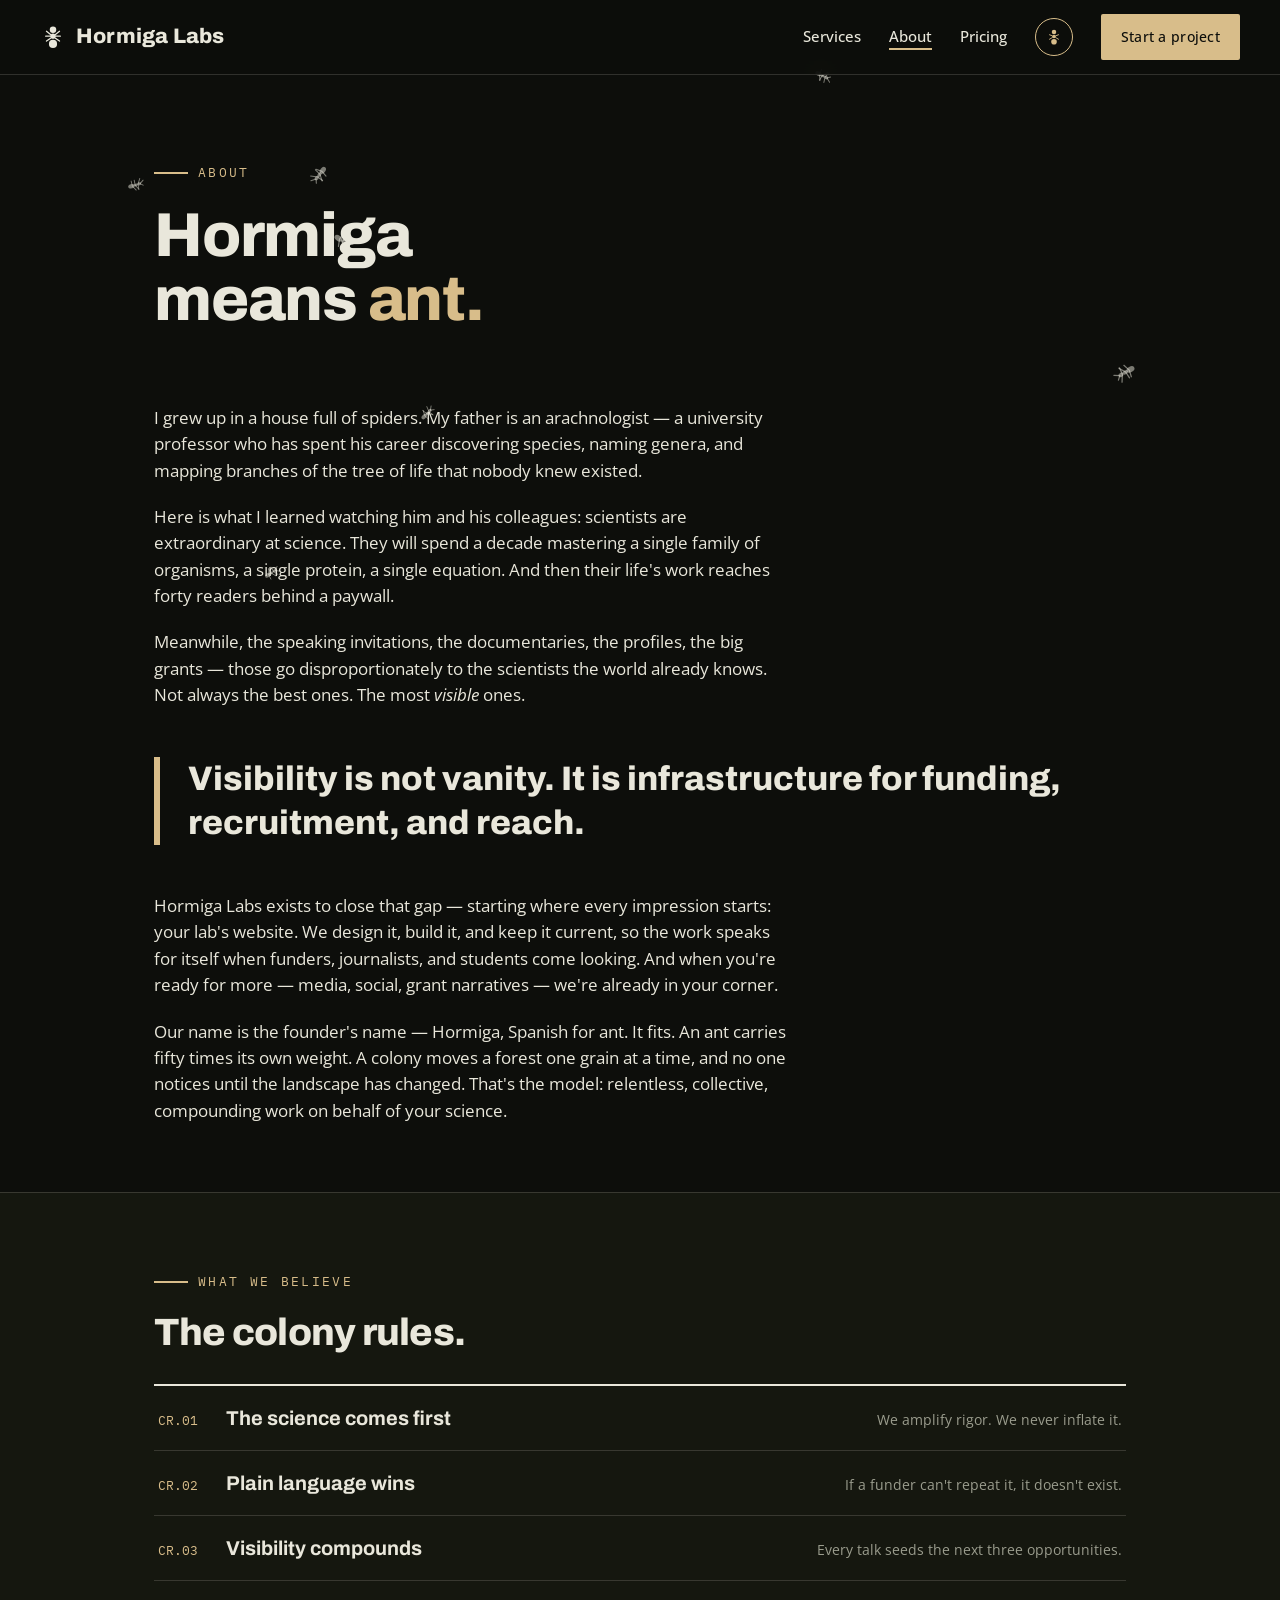
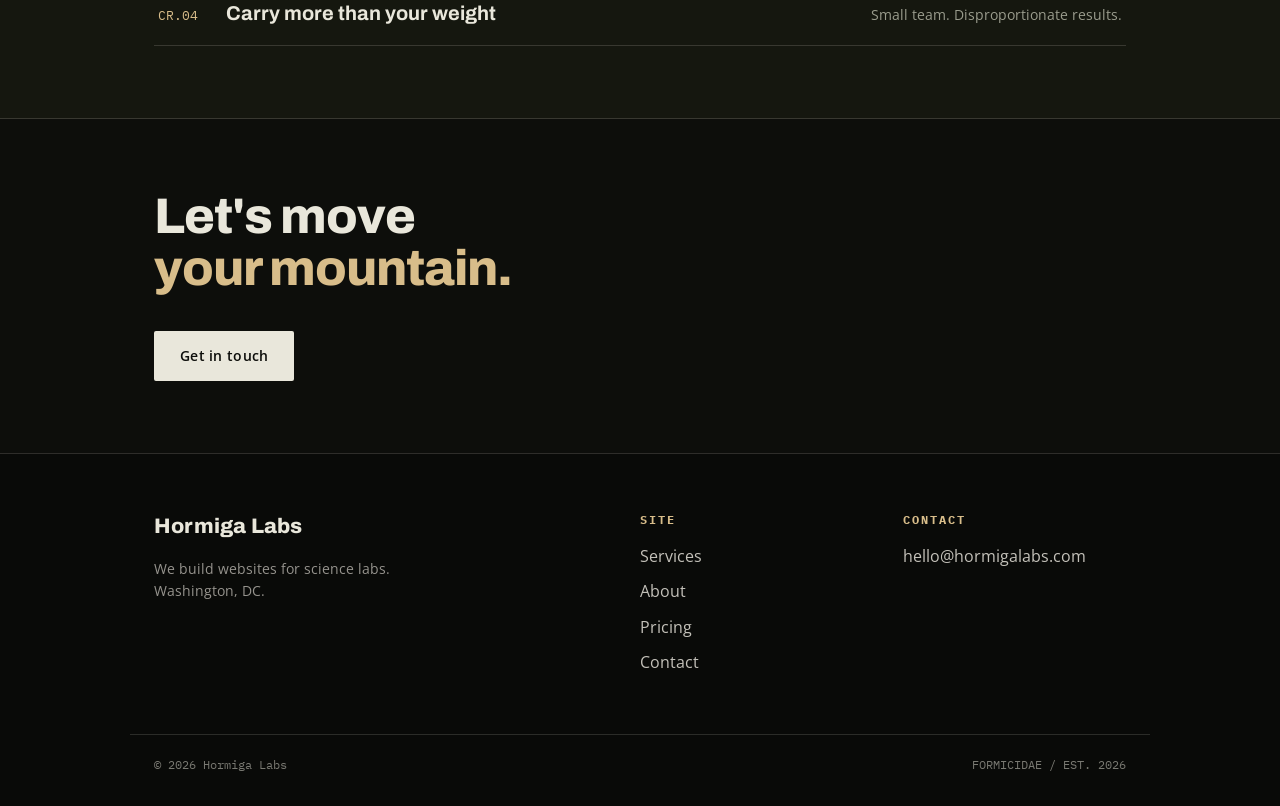
==== about.html @ 15649096 "Create about.html" ====
<!DOCTYPE html>
<html lang="en">
<head>
  <meta charset="UTF-8" />
  <meta name="viewport" content="width=device-width, initial-scale=1.0" />
  <title>About — Hormiga Labs</title>
  <meta name="description" content="Hormiga means ant. Founded by Didac Hormiga, son of a scientist, built for the labs whose work deserves to be seen." />
  <link rel="preconnect" href="https://fonts.googleapis.com" />
  <link rel="preconnect" href="https://fonts.gstatic.com" crossorigin />
  <link href="https://fonts.googleapis.com/css2?family=Archivo:wght@700;800&family=Open+Sans:wght@400;600;700&family=IBM+Plex+Mono:wght@400;500&display=swap" rel="stylesheet" />
  <link rel="stylesheet" href="assets/style.css" />
  <link rel="icon" href="data:image/svg+xml,%3Csvg xmlns='http://www.w3.org/2000/svg' viewBox='0 0 32 32'%3E%3Ccircle cx='16' cy='8' r='4' fill='%23e9e7db'/%3E%3Ccircle cx='16' cy='16' r='3.4' fill='%23e9e7db'/%3E%3Ccircle cx='16' cy='25' r='5' fill='%23e9e7db'/%3E%3C/svg%3E" />
</head>
<body>

  <header class="site-header">
    <nav class="nav">
      <a class="logo" href="index.html">
        <svg viewBox="0 0 32 32" fill="none" aria-hidden="true">
          <circle cx="16" cy="7" r="4" fill="currentColor"/>
          <circle cx="16" cy="15" r="3.2" fill="currentColor"/>
          <circle cx="16" cy="24.5" r="5" fill="currentColor"/>
          <path d="M8 9 L13 13 M7 15 L12.8 15 M8 21 L13 17.5 M24 9 L19 13 M25 15 L19.2 15 M24 21 L19 17.5" stroke="currentColor" stroke-width="1.6" stroke-linecap="round"/>
        </svg>
        Hormiga Labs
      </a>
      <button class="nav-toggle" aria-label="Menu">☰</button>
      <ul class="nav-links">
        <li><a href="services.html">Services</a></li>
        <li><a href="about.html" aria-current="page">About</a></li>
        <li><a href="pricing.html">Pricing</a></li>
        <li><a href="contact.html" class="btn btn-signal btn-sm">Start a project</a></li>
      </ul>
    </nav>
  </header>

  <main>
    <section class="hero" style="padding-bottom:24px;">
      <div class="wrap">
        <span class="kicker">About</span>
        <h1 class="display">Hormiga<br />means <span class="accent">ant.</span></h1>
      </div>
    </section>

    <section class="tight">
      <div class="wrap story">
        <p>I grew up in a house full of spiders. My father is an arachnologist — a university professor who has spent his career discovering species, naming genera, and mapping branches of the tree of life that nobody knew existed.</p>
        <p>Here is what I learned watching him and his colleagues: scientists are extraordinary at science. They will spend a decade mastering a single family of organisms, a single protein, a single equation. And then their life's work reaches forty readers behind a paywall.</p>
        <p>Meanwhile, the speaking invitations, the documentaries, the profiles, the big grants — those go disproportionately to the scientists the world already knows. Not always the best ones. The most <em>visible</em> ones.</p>

        <div class="pull-quote">Visibility is not vanity. It is infrastructure for funding, recruitment, and reach.</div>

        <p>Hormiga Labs exists to close that gap — starting where every impression starts: your lab's website. We design it, build it, and keep it current, so the work speaks for itself when funders, journalists, and students come looking. And when you're ready for more — media, social, grant narratives — we're already in your corner.</p>
        <p>Our name is the founder's name — Hormiga, Spanish for ant. It fits. An ant carries fifty times its own weight. A colony moves a forest one grain at a time, and no one notices until the landscape has changed. That's the model: relentless, collective, compounding work on behalf of your science.</p>
      </div>
    </section>

    <section class="band-dark">
      <div class="wrap">
        <span class="kicker">What we believe</span>
        <h2 class="section-title">The colony rules.</h2>
        <ul class="specimen-list">
          <li class="reveal"><span class="idx">CR.01</span> The science comes first <span class="note">We amplify rigor. We never inflate it.</span></li>
          <li class="reveal"><span class="idx">CR.02</span> Plain language wins <span class="note">If a funder can't repeat it, it doesn't exist.</span></li>
          <li class="reveal"><span class="idx">CR.03</span> Visibility compounds <span class="note">Every talk seeds the next three opportunities.</span></li>
          <li class="reveal"><span class="idx">CR.04</span> Carry more than your weight <span class="note">Small team. Disproportionate results.</span></li>
        </ul>
      </div>
    </section>

    <section class="cta-band">
      <div class="wrap">
        <h2>Let's move<br /><span style="color:var(--signal)">your mountain.</span></h2>
        <a class="btn" href="contact.html">Get in touch</a>
      </div>
    </section>
  </main>

  <footer class="site-footer">
    <div class="wrap footer-grid">
      <div>
        <a class="logo" href="index.html">Hormiga Labs</a>
        <p style="margin-top:14px; max-width:34ch; color:rgba(243,239,230,0.6); font-size:14px;">We build websites for science labs. Washington, DC.</p>
      </div>
      <div>
        <h4>Site</h4>
        <ul>
          <li><a href="services.html">Services</a></li>
          <li><a href="about.html">About</a></li>
          <li><a href="pricing.html">Pricing</a></li>
          <li><a href="contact.html">Contact</a></li>
        </ul>
      </div>
      <div>
        <h4>Contact</h4>
        <ul>
          <li><a href="mailto:hello@hormigalabs.com">hello@hormigalabs.com</a></li>
        </ul>
      </div>
    </div>
    <div class="wrap footer-bottom">
      <span>© 2026 Hormiga Labs</span>
      <span>FORMICIDAE / EST. 2026</span>
    </div>
  </footer>

  <script src="assets/ants.js"></script>
</body>
</html>
---- assets/style.css ----
/* ============================================
   HORMIGA LABS — design system
   Bold / modern / ant-forward
   ============================================ */

:root {
  /* Dark modern theme — note: --ink is now the LIGHT text color,
     --bone is the DARK background (names kept so all rules still work) */
  --ink: #e9e7db;          /* light text */
  --bone: #0d0e0b;         /* near-black background */
  --signal: #d8bd8a;       /* warm beige */
  --moss: #182b1f;         /* deep green band */
  --grey: #9a9c8d;
  --line: rgba(233, 231, 219, 0.16);
  --max: 1020px;
  --radius: 2px;
  --font-display: "Archivo", "Segoe UI", "Open Sans", system-ui, sans-serif;
  --font-body: "Segoe UI", "Open Sans", system-ui, sans-serif;
  --font-mono: "IBM Plex Mono", ui-monospace, monospace;
}

* { margin: 0; padding: 0; box-sizing: border-box; }

html { scroll-behavior: smooth; }

body {
  font-family: var(--font-body);
  background: var(--bone);
  color: var(--ink);
  font-size: 16px;
  line-height: 1.6;
  -webkit-font-smoothing: antialiased;
}

/* Ant canvas sits behind content */
#ant-canvas {
  position: fixed;
  inset: 0;
  z-index: 0;
  pointer-events: none;
}
main, header.site-header, footer.site-footer { position: relative; z-index: 1; }

::selection { background: var(--signal); color: var(--bone); }

img { max-width: 100%; display: block; }
a { color: inherit; }

.wrap { max-width: var(--max); margin: 0 auto; padding: 0 24px; }

/* ---------- type ---------- */
h1, h2, h3 { font-family: var(--font-display); font-weight: 800; letter-spacing: -0.02em; line-height: 1.04; }

.display {
  font-size: clamp(30px, 5.2vw, 62px);
}
.display .accent { color: var(--signal); }

h2.section-title {
  font-size: clamp(23px, 3.3vw, 38px);
  margin-bottom: 28px;
}

.kicker {
  font-family: var(--font-mono);
  font-size: 13px;
  letter-spacing: 0.18em;
  text-transform: uppercase;
  color: var(--signal);
  display: inline-flex;
  align-items: center;
  gap: 10px;
  margin-bottom: 20px;
}
.kicker::before { content: ""; width: 34px; height: 2px; background: var(--signal); }

.lede { font-size: clamp(15px, 1.6vw, 17.5px); line-height: 1.6; max-width: 54ch; color: var(--ink); }
.muted { color: var(--grey); }

/* ---------- header ---------- */
.site-header {
  position: sticky; top: 0; z-index: 50;
  background: color-mix(in srgb, var(--bone) 88%, transparent);
  backdrop-filter: blur(10px);
  border-bottom: 1px solid var(--line);
}
.nav {
  display: flex; align-items: center; justify-content: space-between;
  padding: 14px 40px; max-width: none;
}
.logo {
  font-family: var(--font-display); font-weight: 800;
  font-size: 21px; letter-spacing: 0.01em;
  text-decoration: none; display: flex; align-items: center; gap: 10px;
}
.logo svg { width: 26px; height: 26px; }
.nav-links { display: flex; align-items: center; gap: 28px; list-style: none; }
.nav-links a {
  text-decoration: none; font-size: 15px; font-weight: 500;
  border-bottom: 2px solid transparent; padding-bottom: 2px;
}
.nav-links a:hover, .nav-links a[aria-current="page"] { border-color: var(--signal); }

.btn {
  display: inline-block; text-decoration: none; cursor: pointer;
  font-family: var(--font-body); font-weight: 600; font-size: 14px;
  letter-spacing: 0.02em;
  padding: 12px 24px; border-radius: var(--radius);
  background: var(--ink); color: var(--bone); border: 2px solid var(--ink);
  transition: background 0.15s, color 0.15s, transform 0.15s;
}
.btn:hover { background: var(--signal); border-color: var(--signal); transform: translateY(-2px); }
.btn.btn-signal { background: var(--signal); border-color: var(--signal); }
.btn.btn-signal:hover { background: var(--ink); border-color: var(--ink); }
.btn.btn-ghost { background: transparent; color: var(--ink); }
.btn.btn-ghost:hover { background: var(--ink); color: var(--bone); }
.btn.btn-sm { padding: 10px 18px; font-size: 14px; }

/* ant toggle in nav */
.ant-switch {
  display: inline-flex; align-items: center; justify-content: center;
  width: 38px; height: 38px; cursor: pointer;
  background: transparent; color: var(--signal);
  border: 1.5px solid var(--signal); border-radius: 50%;
  transition: background 0.15s, color 0.15s, opacity 0.15s, transform 0.15s;
}
.ant-switch:hover { background: var(--signal); color: var(--bone); transform: rotate(20deg); }
.ant-switch.off { color: var(--grey); border-color: var(--grey); opacity: 0.55; }
.ant-switch.off:hover { background: var(--grey); color: var(--bone); }

/* mobile nav */
.nav-toggle { display: none; background: none; border: 0; font-size: 26px; cursor: pointer; }
@media (max-width: 760px) {
  .nav-toggle { display: block; }
  .nav-links {
    display: none; position: absolute; top: 100%; left: 0; right: 0;
    flex-direction: column; gap: 0; background: var(--bone);
    border-bottom: 1px solid var(--line); padding: 8px 0;
  }
  .nav-links.open { display: flex; }
  .nav-links li { width: 100%; }
  .nav-links a { display: block; padding: 14px 24px; border-bottom: none; }
  .nav-links .btn { margin: 12px 24px; }
}

/* ---------- hero ---------- */
.hero { padding: clamp(56px, 9vh, 110px) 0 56px; }
.hero .lede { margin-top: 28px; }
.hero-ctas { display: flex; gap: 16px; margin-top: 40px; flex-wrap: wrap; }

.hero-grid { display: grid; grid-template-columns: 1.15fr 0.85fr; gap: 56px; align-items: center; }
@media (max-width: 980px) { .hero-grid { grid-template-columns: 1fr; gap: 44px; } }

/* browser frame that cycles science photos */
.bf-wrap { position: relative; }
.bf-note {
  position: absolute; top: -38px; left: -6px; z-index: 3;
  display: inline-flex; align-items: flex-start; gap: 6px;
  font-family: var(--font-mono); font-size: 12.5px; letter-spacing: 0.04em;
  color: var(--signal); transform: rotate(-3deg);
}
.bf-note svg { margin-top: 6px; }
@media (max-width: 980px) { .bf-note { top: -34px; } }

.browser-frame {
  background: #15170f; border: 1px solid var(--line); border-radius: 10px;
  overflow: hidden; transform: rotate(1.4deg);
  box-shadow: 14px 14px 0 rgba(216, 189, 138, 0.14);
  transition: transform 0.3s ease;
}
.browser-frame:hover { transform: rotate(0deg); }
.bf-bar { display: flex; align-items: center; gap: 6px; padding: 10px 14px; border-bottom: 1px solid var(--line); background: #101208; }
.bf-dot { width: 9px; height: 9px; border-radius: 50%; background: #3a3d32; flex: none; }
.bf-url {
  flex: 1; margin-left: 8px; font-family: var(--font-mono); font-size: 11px;
  color: var(--grey); background: var(--bone); border-radius: 99px;
  padding: 4px 12px; text-align: center; white-space: nowrap; overflow: hidden;
}
.bf-stage { position: relative; aspect-ratio: 4 / 3; background: var(--bone); }

/* wireframe slides */
.bf-wire { position: absolute; inset: 0; opacity: 0; transition: opacity 0.8s ease; }
.bf-wire.on { opacity: 1; }
.bf-wire svg { width: 100%; height: 100%; display: block; }
.bf-wire .w { stroke: rgba(233, 231, 219, 0.35); fill: none; stroke-width: 1.5; }
.bf-wire .wf { fill: rgba(233, 231, 219, 0.08); stroke: rgba(233, 231, 219, 0.35); stroke-width: 1.5; }
.bf-wire .wa { stroke: var(--signal); fill: none; stroke-width: 1.5; }
.bf-wire .waf { fill: var(--signal); stroke: none; }
.bf-wire.on .wa, .bf-wire.on .waf { animation: wire-pulse 3.4s ease-in-out infinite; }
@keyframes wire-pulse { 0%, 100% { opacity: 1; } 50% { opacity: 0.45; } }
@media (prefers-reduced-motion: reduce) { .bf-wire.on .wa, .bf-wire.on .waf { animation: none; } }
.bf-tag {
  position: absolute; bottom: 10px; left: 10px; z-index: 2;
  font-family: var(--font-mono); font-size: 10px; letter-spacing: 0.1em; text-transform: uppercase;
  color: var(--signal); background: rgba(13, 14, 11, 0.75); padding: 4px 9px;
}

/* ---------- marquee ---------- */
.marquee {
  overflow: hidden; white-space: nowrap;
  border-top: 2px solid var(--ink); border-bottom: 2px solid var(--ink);
  padding: 14px 0; background: var(--bone);
}
.marquee-track {
  display: inline-block;
  animation: marquee 28s linear infinite;
  font-family: var(--font-mono); font-weight: 500;
  font-size: 13px; text-transform: uppercase; letter-spacing: 0.14em;
}
.marquee-track .dot { color: var(--signal); margin: 0 18px; }
@keyframes marquee { from { transform: translateX(0); } to { transform: translateX(-50%); } }
@media (prefers-reduced-motion: reduce) { .marquee-track { animation: none; } }

/* ---------- sections ---------- */
section { padding: clamp(52px, 8vh, 96px) 0; }
section.tight { padding: 48px 0; }

.band-dark { background: #15170f; color: var(--ink); border-top: 1px solid var(--line); border-bottom: 1px solid var(--line); }
.band-dark .lede, .band-dark p { color: rgba(233, 231, 219, 0.85); }
.band-dark .kicker { color: var(--signal); }
.band-moss { background: var(--moss); color: var(--ink); }

/* ---------- flywheel ---------- */
.flywheel {
  display: grid; grid-template-columns: repeat(4, 1fr); gap: 2px;
  background: var(--line); border: 1px solid var(--line); margin-top: 48px;
}
.flywheel .step { background: var(--bone); padding: 24px 20px; }
.flywheel .step .num {
  font-family: var(--font-mono); font-size: 13px; color: var(--signal);
  letter-spacing: 0.14em; display: block; margin-bottom: 14px;
}
.flywheel .step h3 { font-size: 17px; margin-bottom: 8px; }
.flywheel .step p { font-size: 15px; color: var(--grey); }
@media (max-width: 900px) { .flywheel { grid-template-columns: repeat(2, 1fr); } }
@media (max-width: 520px) { .flywheel { grid-template-columns: 1fr; } }

/* ---------- pillar cards ---------- */
.pillars { display: grid; grid-template-columns: repeat(3, 1fr); gap: 20px; margin-top: 40px; }
.pillar {
  border: 2px solid var(--ink); border-radius: var(--radius);
  padding: 26px 24px 30px; background: var(--bone);
  display: flex; flex-direction: column; gap: 14px;
  transition: transform 0.15s, box-shadow 0.15s;
}
.pillar:hover { transform: translateY(-4px); box-shadow: 6px 6px 0 var(--signal); }
.pillar .tag {
  font-family: var(--font-mono); font-size: 12px; letter-spacing: 0.16em;
  text-transform: uppercase; color: var(--signal);
  border: 1px solid var(--signal); padding: 4px 10px; align-self: flex-start;
}
.pillar h3 { font-size: 22px; }
.pillar p { color: var(--grey); font-size: 15.5px; }
.pillar ul { list-style: none; margin-top: 4px; }
.pillar ul li { padding: 8px 0; border-top: 1px solid var(--line); font-size: 15px; }
.pillar ul li::before { content: "→ "; color: var(--signal); font-family: var(--font-mono); }
@media (max-width: 900px) { .pillars { grid-template-columns: 1fr; } }

/* ---------- two-col ---------- */
.two-col { display: grid; grid-template-columns: 1fr 1fr; gap: 64px; align-items: start; }
@media (max-width: 860px) { .two-col { grid-template-columns: 1fr; gap: 32px; } }

/* ---------- specimen list ---------- */
.specimen-list { list-style: none; margin-top: 32px; border-top: 2px solid var(--ink); }
.specimen-list li {
  display: flex; align-items: baseline; gap: 24px;
  padding: 16px 4px; border-bottom: 1px solid var(--line);
  font-family: var(--font-display); font-weight: 700;
  font-size: clamp(15px, 1.9vw, 20px);
}
.specimen-list li .idx { font-family: var(--font-mono); font-size: 13px; font-weight: 400; color: var(--signal); min-width: 44px; }
.specimen-list li .note { margin-left: auto; font-family: var(--font-body); font-weight: 400; font-size: 14px; color: var(--grey); text-align: right; }

/* ---------- process ---------- */
.process { counter-reset: step; display: grid; gap: 0; margin-top: 40px; border-top: 2px solid currentColor; }
.process .p-step { display: grid; grid-template-columns: 90px 1fr 2fr; gap: 24px; padding: 28px 0; border-bottom: 1px solid rgba(128,128,128,0.35); align-items: baseline; }
.process .p-step .n { font-family: var(--font-mono); color: var(--signal); font-size: 14px; }
.process .p-step h3 { font-size: 22px; }
@media (max-width: 760px) { .process .p-step { grid-template-columns: 60px 1fr; } .process .p-step p { grid-column: 2; } }

/* ---------- CTA band ---------- */
.cta-band { text-align: left; }
.cta-band h2 { font-size: clamp(27px, 4.2vw, 50px); line-height: 1.04; }
.cta-band .btn { margin-top: 36px; }

/* ---------- footer ---------- */
.site-footer { background: #090a08; color: var(--ink); padding: 56px 0 32px; border-top: 1px solid var(--line); }
.footer-grid { display: grid; grid-template-columns: 2fr 1fr 1fr; gap: 40px; }
.site-footer .logo { color: var(--ink); }
.site-footer h4 { font-family: var(--font-mono); font-size: 12px; letter-spacing: 0.16em; text-transform: uppercase; color: var(--signal); margin-bottom: 14px; }
.site-footer ul { list-style: none; }
.site-footer ul li { margin-bottom: 10px; }
.site-footer a { color: rgba(243,239,230,0.8); text-decoration: none; }
.site-footer a:hover { color: var(--signal); }
.footer-bottom { margin-top: 48px; padding-top: 20px; border-top: 1px solid rgba(233,231,219,0.15); font-family: var(--font-mono); font-size: 12px; color: rgba(233,231,219,0.5); display: flex; justify-content: space-between; flex-wrap: wrap; gap: 8px; }
@media (max-width: 760px) { .footer-grid { grid-template-columns: 1fr; } }

/* ---------- about page ---------- */
.story p { max-width: 64ch; margin-bottom: 20px; font-size: 16.5px; }
.pull-quote {
  font-family: var(--font-display); font-weight: 800;
  font-size: clamp(22px, 3vw, 34px); line-height: 1.3;
  border-left: 6px solid var(--signal);
  padding-left: 28px; margin: 48px 0;
}

/* ---------- contact ---------- */
.contact-card { border: 2px solid var(--ink); padding: 40px; background: var(--bone); }
.form-grid { display: grid; gap: 20px; margin-top: 8px; }
.form-grid label { font-family: var(--font-mono); font-size: 12px; letter-spacing: 0.14em; text-transform: uppercase; display: block; margin-bottom: 8px; }
.form-grid input, .form-grid textarea, .form-grid select {
  width: 100%; padding: 14px; font-family: var(--font-body); font-size: 16px;
  background: transparent; border: 1.5px solid var(--ink); border-radius: var(--radius); color: var(--ink);
}
.form-grid input:focus, .form-grid textarea:focus, .form-grid select:focus { outline: 2px solid var(--signal); outline-offset: 1px; }

/* ---------- pricing ---------- */
.price-hero {
  max-width: 700px; margin: 0 auto; text-align: center;
  border: 2px solid var(--signal); background: #101208; padding: 48px 44px 40px;
}
.price-hero .tag {
  font-family: var(--font-mono); font-size: 12px; letter-spacing: 0.16em; text-transform: uppercase;
  background: var(--signal); color: var(--bone); padding: 5px 14px; display: inline-block;
}
.price-hero h3 { font-size: clamp(28px, 3.5vw, 40px); margin-top: 20px; }
.price-hero .price { font-family: var(--font-display); font-weight: 800; font-size: clamp(44px, 5.5vw, 66px); line-height: 1; color: var(--signal); letter-spacing: -0.02em; margin-top: 10px; }
.price-hero .price-note { font-family: var(--font-mono); font-size: 12.5px; color: var(--grey); margin-top: 12px; }
.price-hero ul {
  list-style: none; margin: 28px auto 4px; max-width: 560px; text-align: left;
  display: grid; grid-template-columns: 1fr 1fr; gap: 0 32px;
}
.price-hero ul li { padding: 10px 0; border-top: 1px solid var(--line); font-size: 15px; }
.price-hero ul li::before { content: "→ "; color: var(--signal); font-family: var(--font-mono); }
.price-hero .btn { margin-top: 28px; }
@media (max-width: 640px) { .price-hero ul { grid-template-columns: 1fr; } .price-hero { padding: 36px 24px 32px; } }

.monthly-head { text-align: center; margin-top: 84px; }
.monthly-head h2 { font-size: clamp(24px, 3vw, 36px); }
.monthly-head p { color: var(--grey); margin-top: 10px; }
.monthly-head .billing-toggle { margin-top: 24px; }
.price-monthly { display: grid; grid-template-columns: repeat(3, 1fr); gap: 20px; margin: 40px auto 0; }
@media (max-width: 900px) { .price-monthly { grid-template-columns: 1fr; max-width: 480px; } }

.pillars.pillars-4 { grid-template-columns: repeat(4, 1fr); }
@media (max-width: 1080px) { .pillars.pillars-4 { grid-template-columns: repeat(2, 1fr); } }
@media (max-width: 640px) { .pillars.pillars-4 { grid-template-columns: 1fr; } }

.billing-toggle {
  display: inline-flex; border: 2px solid var(--ink); border-radius: var(--radius);
  overflow: hidden; margin-top: 32px;
}
.billing-toggle button {
  font-family: var(--font-body); font-weight: 600; font-size: 14px;
  letter-spacing: 0.02em;
  background: transparent; color: var(--ink); border: 0; cursor: pointer;
  padding: 12px 22px;
}
.billing-toggle button.active { background: var(--signal); color: var(--bone); }
.billing-toggle .save { font-family: var(--font-mono); font-size: 11px; letter-spacing: 0.08em; display: block; }

.pillar .price { font-family: var(--font-display); font-weight: 800; font-size: 29px; letter-spacing: -0.02em; line-height: 1; }
.pillar .price .per { font-size: 16px; color: var(--grey); font-weight: 500; }
.pillar .price-note { font-family: var(--font-mono); font-size: 12px; color: var(--grey); min-height: 2.4em; }
.pillar.featured { border-color: var(--signal); }
.pillar.featured .flag {
  font-family: var(--font-mono); font-size: 11px; letter-spacing: 0.14em; text-transform: uppercase;
  background: var(--signal); color: var(--bone); padding: 4px 10px; align-self: flex-start;
}

.stats { display: grid; grid-template-columns: repeat(3, 1fr); gap: 2px; background: var(--line); border: 1px solid var(--line); margin-top: 48px; }
.stats .stat { background: var(--bone); padding: 36px 28px; }
.stats .stat .big { font-family: var(--font-display); font-weight: 800; font-size: clamp(23px, 2.8vw, 36px); letter-spacing: -0.02em; display: block; color: var(--signal); }
.stats .stat .label { font-family: var(--font-mono); font-size: 13px; letter-spacing: 0.12em; text-transform: uppercase; color: var(--grey); }
@media (max-width: 760px) { .stats { grid-template-columns: 1fr; } }

.fine-print { margin-top: 48px; border-top: 2px solid var(--ink); padding-top: 24px; }
.fine-print p { font-size: 15px; color: var(--grey); max-width: 72ch; margin-bottom: 10px; }
.fine-print p strong { color: var(--ink); }

/* ---------- photo gallery (funky) ---------- */
.gallery { display: grid; grid-template-columns: repeat(4, 1fr); gap: 28px; margin-top: 56px; align-items: start; }
.gallery figure {
  background: #15170f; border: 1px solid var(--line); padding: 12px 12px 14px;
  transition: transform 0.25s ease, box-shadow 0.25s ease;
}
.gallery figure:nth-child(1) { transform: rotate(-2deg); }
.gallery figure:nth-child(2) { transform: rotate(1.4deg) translateY(26px); }
.gallery figure:nth-child(3) { transform: rotate(-1.2deg) translateY(8px); }
.gallery figure:nth-child(4) { transform: rotate(2deg) translateY(38px); }
.gallery figure:hover { transform: rotate(0deg) translateY(0) scale(1.03); box-shadow: 8px 8px 0 var(--signal); z-index: 2; position: relative; }
.gallery img { width: 100%; aspect-ratio: 4 / 5; object-fit: cover; filter: saturate(0.92) contrast(1.05); display: block; }
.gallery figcaption { font-family: var(--font-mono); font-size: 11px; letter-spacing: 0.1em; text-transform: uppercase; color: var(--grey); margin-top: 10px; display: flex; justify-content: space-between; gap: 8px; }
.gallery figcaption .no { color: var(--signal); }
.gallery .credit { display: block; font-size: 9px; letter-spacing: 0.04em; color: rgba(154,156,141,0.55); margin-top: 4px; text-transform: none; }
@media (max-width: 900px) { .gallery { grid-template-columns: repeat(2, 1fr); } .gallery figure { transform: none !important; } }
@media (max-width: 520px) { .gallery { grid-template-columns: 1fr; } }

/* ---------- microsoft credibility strip ---------- */
.ms-strip {
  display: grid; grid-template-columns: 1.1fr auto auto; gap: 40px; align-items: center;
  border: 1px solid var(--line); border-left: 4px solid var(--signal);
  background: #101208; padding: 30px 36px; margin-top: 56px;
}
.ms-strip .ms-logo { display: inline-grid; grid-template-columns: 13px 13px; grid-template-rows: 13px 13px; gap: 2.5px; flex: none; margin-bottom: 14px; }
.ms-strip .ms-logo span { background: var(--ink); }
.ms-strip .ms-logo span:nth-child(2) { opacity: 0.75; }
.ms-strip .ms-logo span:nth-child(3) { opacity: 0.75; }
.ms-strip .ms-logo span:nth-child(4) { opacity: 0.55; }
.ms-strip p { font-size: 15px; color: var(--grey); margin: 0; line-height: 1.6; max-width: 40ch; }
.ms-strip p strong { color: var(--ink); font-size: 17px; display: block; margin-bottom: 4px; }
.ms-stat { border-left: 1px solid var(--line); padding-left: 32px; }
.ms-stat .n {
  display: block; font-family: var(--font-display); font-weight: 800;
  font-size: clamp(34px, 3.8vw, 48px); line-height: 1; color: var(--signal);
  letter-spacing: -0.02em;
}
.ms-stat .lbl {
  display: block; margin-top: 8px; font-family: var(--font-mono);
  font-size: 11.5px; letter-spacing: 0.12em; text-transform: uppercase; color: var(--grey);
}
@media (max-width: 860px) {
  .ms-strip { grid-template-columns: 1fr; gap: 24px; padding: 26px; }
  .ms-stat { border-left: none; padding-left: 0; border-top: 1px solid var(--line); padding-top: 18px; }
}

/* ---------- FAQ ---------- */
.faq { margin-top: 40px; border-top: 2px solid var(--ink); }
.faq details { border-bottom: 1px solid var(--line); }
.faq summary {
  cursor: pointer; list-style: none; display: flex; justify-content: space-between; align-items: baseline; gap: 16px;
  font-family: var(--font-display); font-weight: 700; font-size: clamp(17px, 2vw, 22px);
  padding: 20px 4px;
}
.faq summary::-webkit-details-marker { display: none; }
.faq summary::after { content: "+"; font-family: var(--font-mono); color: var(--signal); font-size: 20px; flex: none; }
.faq details[open] summary::after { content: "–"; }
.faq details[open] summary { color: var(--signal); }
.faq .a { padding: 0 4px 22px; max-width: 68ch; color: var(--grey); font-size: 15.5px; }
.faq .a strong { color: var(--ink); }

/* ---------- reveal on scroll ---------- */
.reveal { opacity: 0; transform: translateY(24px); transition: opacity 0.6s ease, transform 0.6s ease; }
.reveal.in { opacity: 1; transform: none; }
@media (prefers-reduced-motion: reduce) { .reveal { opacity: 1; transform: none; transition: none; } }
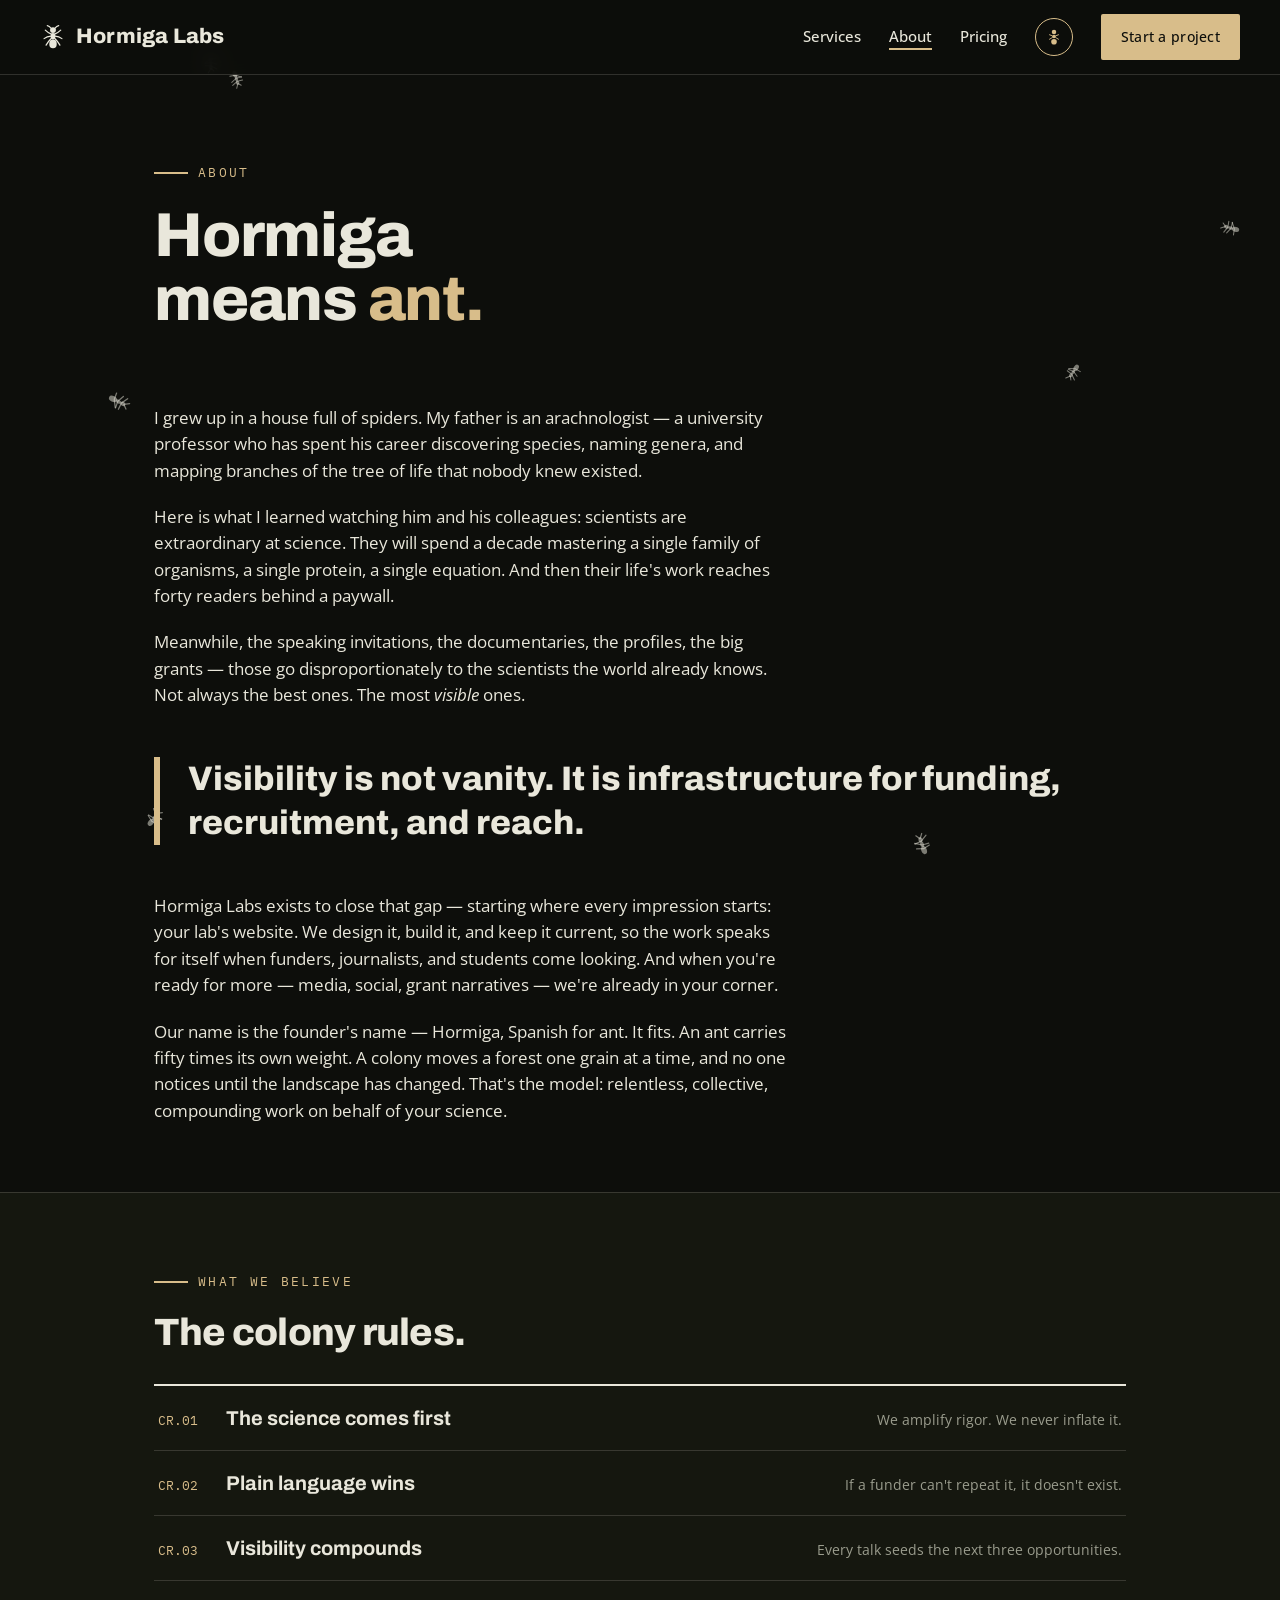
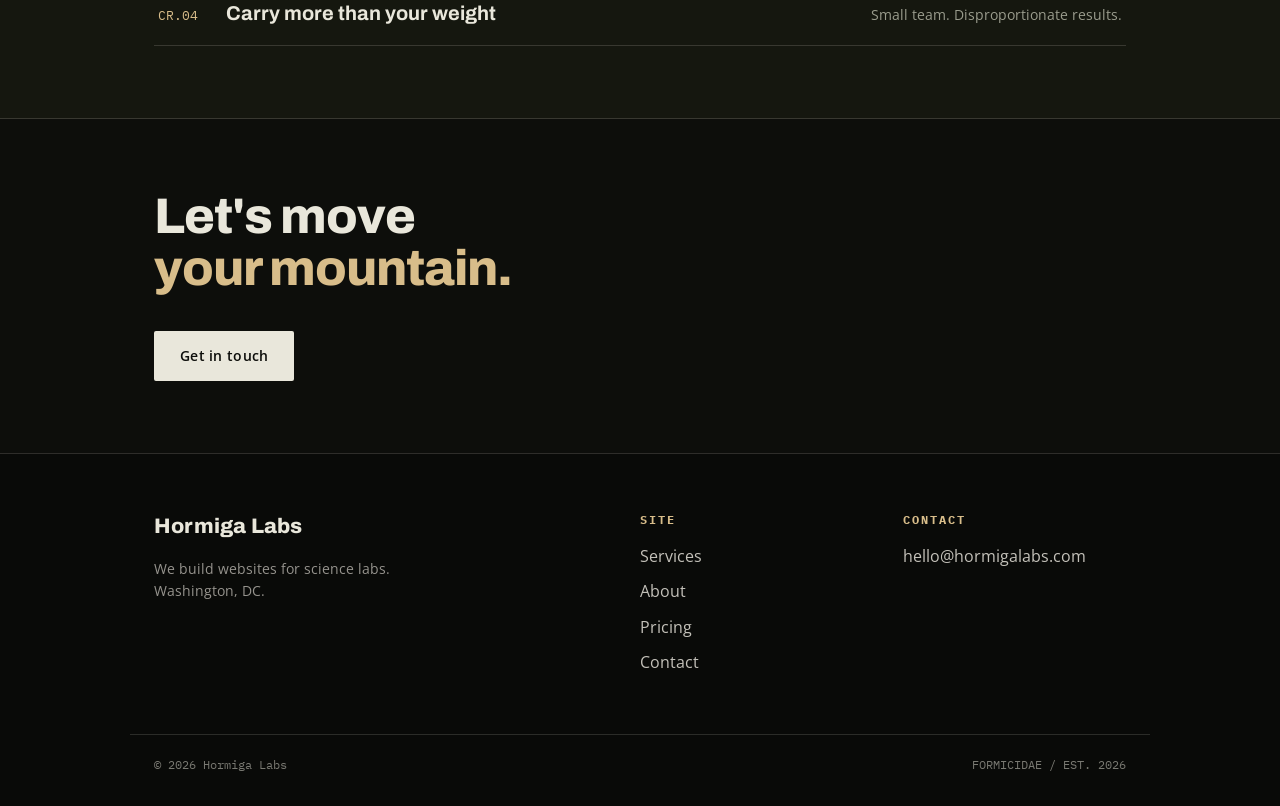
==== commit c90c6a21: "Update about.html" ====
--- a/about.html
+++ b/about.html
@@ -9,7 +9,7 @@
   <link rel="preconnect" href="https://fonts.gstatic.com" crossorigin />
   <link href="https://fonts.googleapis.com/css2?family=Archivo:wght@700;800&family=Open+Sans:wght@400;600;700&family=IBM+Plex+Mono:wght@400;500&display=swap" rel="stylesheet" />
   <link rel="stylesheet" href="assets/style.css" />
-  <link rel="icon" href="data:image/svg+xml,%3Csvg xmlns='http://www.w3.org/2000/svg' viewBox='0 0 32 32'%3E%3Ccircle cx='16' cy='8' r='4' fill='%23e9e7db'/%3E%3Ccircle cx='16' cy='16' r='3.4' fill='%23e9e7db'/%3E%3Ccircle cx='16' cy='25' r='5' fill='%23e9e7db'/%3E%3C/svg%3E" />
+  <link rel="icon" href="data:image/svg+xml,%3Csvg xmlns='http://www.w3.org/2000/svg' viewBox='0 0 32 32'%3E%3Cpath d='M13.5 5 Q11.5 2.5 9 2 M18.5 5 Q20.5 2.5 23 2 M14 12.5 Q9.5 10.5 6.5 7.5 M18 12.5 Q22.5 10.5 25.5 7.5 M13.5 15 Q8.5 15.5 5 18 M18.5 15 Q23.5 15.5 27 18 M14 17.5 Q10 21.5 7.5 26 M18 17.5 Q22 21.5 24.5 26' stroke='%23e9e7db' stroke-width='1.8' stroke-linecap='round' fill='none'/%3E%3Ccircle cx='16' cy='7.5' r='3.6' fill='%23e9e7db'/%3E%3Cellipse cx='16' cy='15' rx='2.9' ry='4' fill='%23e9e7db'/%3E%3Cellipse cx='16' cy='24.5' rx='4.6' ry='5.4' fill='%23e9e7db'/%3E%3C/svg%3E" />
 </head>
 <body>
 
@@ -17,10 +17,11 @@
     <nav class="nav">
       <a class="logo" href="index.html">
         <svg viewBox="0 0 32 32" fill="none" aria-hidden="true">
-          <circle cx="16" cy="7" r="4" fill="currentColor"/>
-          <circle cx="16" cy="15" r="3.2" fill="currentColor"/>
-          <circle cx="16" cy="24.5" r="5" fill="currentColor"/>
-          <path d="M8 9 L13 13 M7 15 L12.8 15 M8 21 L13 17.5 M24 9 L19 13 M25 15 L19.2 15 M24 21 L19 17.5" stroke="currentColor" stroke-width="1.6" stroke-linecap="round"/>
+          <path d="M13.5 5 Q11.5 2.5 9 2 M18.5 5 Q20.5 2.5 23 2" stroke="currentColor" stroke-width="1.5" stroke-linecap="round"/>
+          <path d="M14 12.5 Q9.5 10.5 6.5 7.5 M18 12.5 Q22.5 10.5 25.5 7.5 M13.5 15 Q8.5 15.5 5 18 M18.5 15 Q23.5 15.5 27 18 M14 17.5 Q10 21.5 7.5 26 M18 17.5 Q22 21.5 24.5 26" stroke="currentColor" stroke-width="1.5" stroke-linecap="round"/>
+          <circle cx="16" cy="7.5" r="3.6" fill="currentColor"/>
+          <ellipse cx="16" cy="15" rx="2.9" ry="4" fill="currentColor"/>
+          <ellipse cx="16" cy="24.5" rx="4.6" ry="5.4" fill="currentColor"/>
         </svg>
         Hormiga Labs
       </a>
--- a/assets/style.css
+++ b/assets/style.css
@@ -39,7 +39,7 @@
   z-index: 0;
   pointer-events: none;
 }
-main, header.site-header, footer.site-footer { position: relative; z-index: 1; }
+main, footer.site-footer { position: relative; z-index: 1; }
 
 ::selection { background: var(--signal); color: var(--bone); }
 
@@ -78,7 +78,7 @@
 .muted { color: var(--grey); }
 
 /* ---------- header ---------- */
-.site-header {
+header.site-header {
   position: sticky; top: 0; z-index: 50;
   background: color-mix(in srgb, var(--bone) 88%, transparent);
   backdrop-filter: blur(10px);
@@ -178,17 +178,38 @@
 }
 .bf-stage { position: relative; aspect-ratio: 4 / 3; background: var(--bone); }
 
-/* wireframe slides */
-.bf-wire { position: absolute; inset: 0; opacity: 0; transition: opacity 0.8s ease; }
+/* photo-hero mini-site slides */
+.bf-wire { position: absolute; inset: 0; opacity: 0; transition: opacity 0.9s ease; overflow: hidden; }
 .bf-wire.on { opacity: 1; }
-.bf-wire svg { width: 100%; height: 100%; display: block; }
-.bf-wire .w { stroke: rgba(233, 231, 219, 0.35); fill: none; stroke-width: 1.5; }
-.bf-wire .wf { fill: rgba(233, 231, 219, 0.08); stroke: rgba(233, 231, 219, 0.35); stroke-width: 1.5; }
-.bf-wire .wa { stroke: var(--signal); fill: none; stroke-width: 1.5; }
-.bf-wire .waf { fill: var(--signal); stroke: none; }
-.bf-wire.on .wa, .bf-wire.on .waf { animation: wire-pulse 3.4s ease-in-out infinite; }
-@keyframes wire-pulse { 0%, 100% { opacity: 1; } 50% { opacity: 0.45; } }
-@media (prefers-reduced-motion: reduce) { .bf-wire.on .wa, .bf-wire.on .waf { animation: none; } }
+.bf-wire .s2-img { position: absolute; inset: 0; width: 100%; height: 100%; object-fit: cover; }
+.bf-wire.on .s2-img { animation: s2-zoom 9s ease-out forwards; }
+@keyframes s2-zoom { from { transform: scale(1.03); } to { transform: scale(1.14); } }
+.bf-wire .s2-grad { position: absolute; inset: 0; background: linear-gradient(to top, rgba(5, 6, 4, 0.72) 0%, rgba(5, 6, 4, 0.18) 48%, transparent 72%); }
+.s2-content {
+  position: absolute; inset: 0; z-index: 2;
+  display: flex; flex-direction: column; align-items: center; justify-content: flex-end;
+  padding: 0 22px 26px; text-align: center; gap: 10px;
+}
+.s2-kicker { font-family: var(--font-mono); font-size: 9.5px; letter-spacing: 0.18em; color: var(--signal); text-transform: uppercase; margin: 0; }
+.s2-h { color: #fff; margin: 0; line-height: 1.18; text-shadow: 0 1px 12px rgba(0,0,0,0.4); }
+.bf-wire.on .s2-kicker { animation: s2-rise 0.6s 0.15s ease both; }
+.bf-wire.on .s2-h { animation: s2-rise 0.6s 0.3s ease both; }
+.bf-wire.on .s2-btn { animation: s2-rise 0.6s 0.45s ease both; }
+@keyframes s2-rise { from { opacity: 0; transform: translateY(14px); } to { opacity: 1; transform: none; } }
+@media (prefers-reduced-motion: reduce) {
+  .bf-wire.on .s2-img, .bf-wire.on .s2-kicker, .bf-wire.on .s2-h, .bf-wire.on .s2-btn { animation: none; }
+}
+/* per-slide type styles */
+.v-bold .s2-h { font-family: var(--font-display); font-weight: 800; font-size: 23px; text-transform: uppercase; letter-spacing: -0.01em; }
+.v-serif .s2-h { font-family: Georgia, "Times New Roman", serif; font-style: italic; font-weight: 500; font-size: 23px; }
+.v-light .s2-h { font-weight: 300; font-size: 15px; letter-spacing: 0.3em; text-transform: uppercase; }
+.v-mono .s2-h { font-family: var(--font-mono); font-size: 15px; letter-spacing: 0.05em; }
+/* per-slide button styles */
+.s2-btn { font-size: 11px; font-weight: 600; letter-spacing: 0.03em; }
+.b-solid { background: var(--signal); color: #12140e; padding: 7px 16px; border-radius: 2px; }
+.b-outline { border: 1px solid rgba(255,255,255,0.85); color: #fff; padding: 7px 16px; border-radius: 2px; }
+.b-pill { background: rgba(255,255,255,0.14); border: 1px solid rgba(255,255,255,0.4); color: #fff; padding: 7px 18px; border-radius: 99px; backdrop-filter: blur(6px); }
+.b-link { color: var(--signal); border-bottom: 1px solid var(--signal); padding-bottom: 2px; }
 .bf-tag {
   position: absolute; bottom: 10px; left: 10px; z-index: 2;
   font-family: var(--font-mono); font-size: 10px; letter-spacing: 0.1em; text-transform: uppercase;
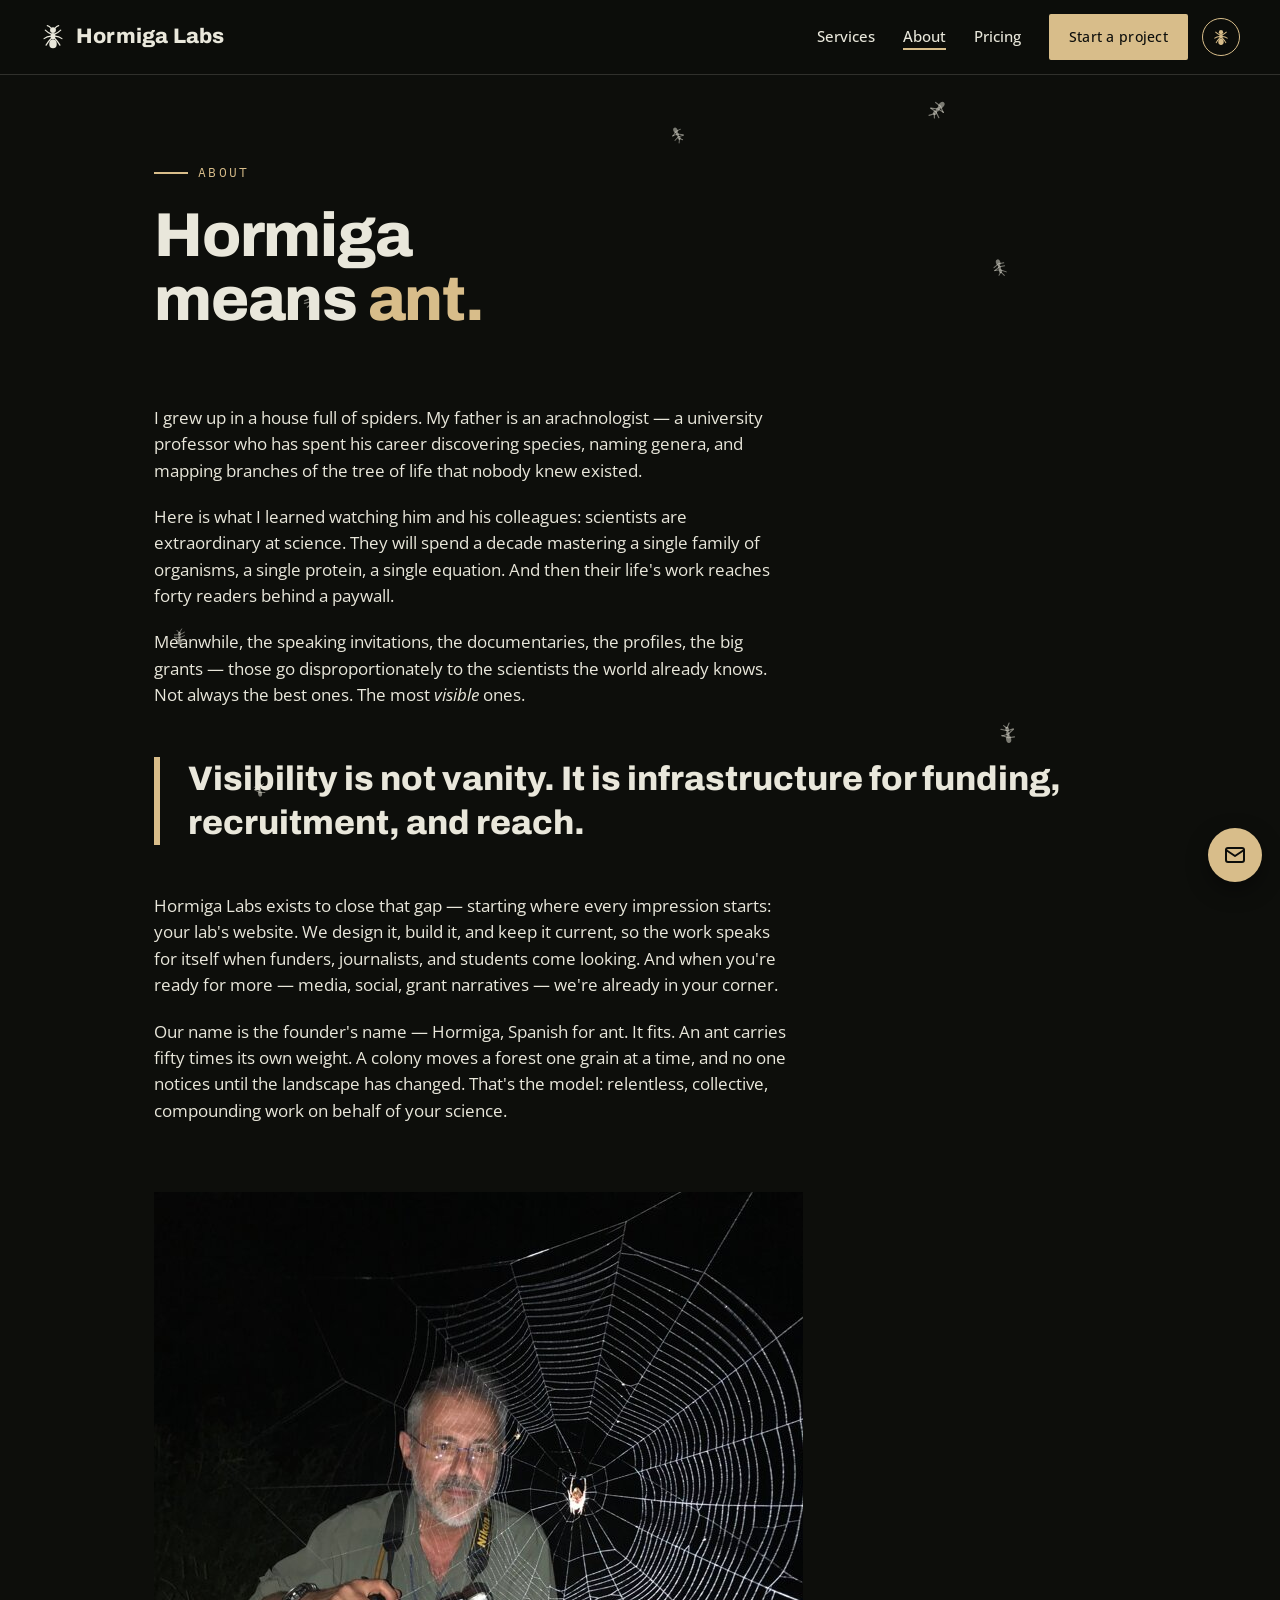
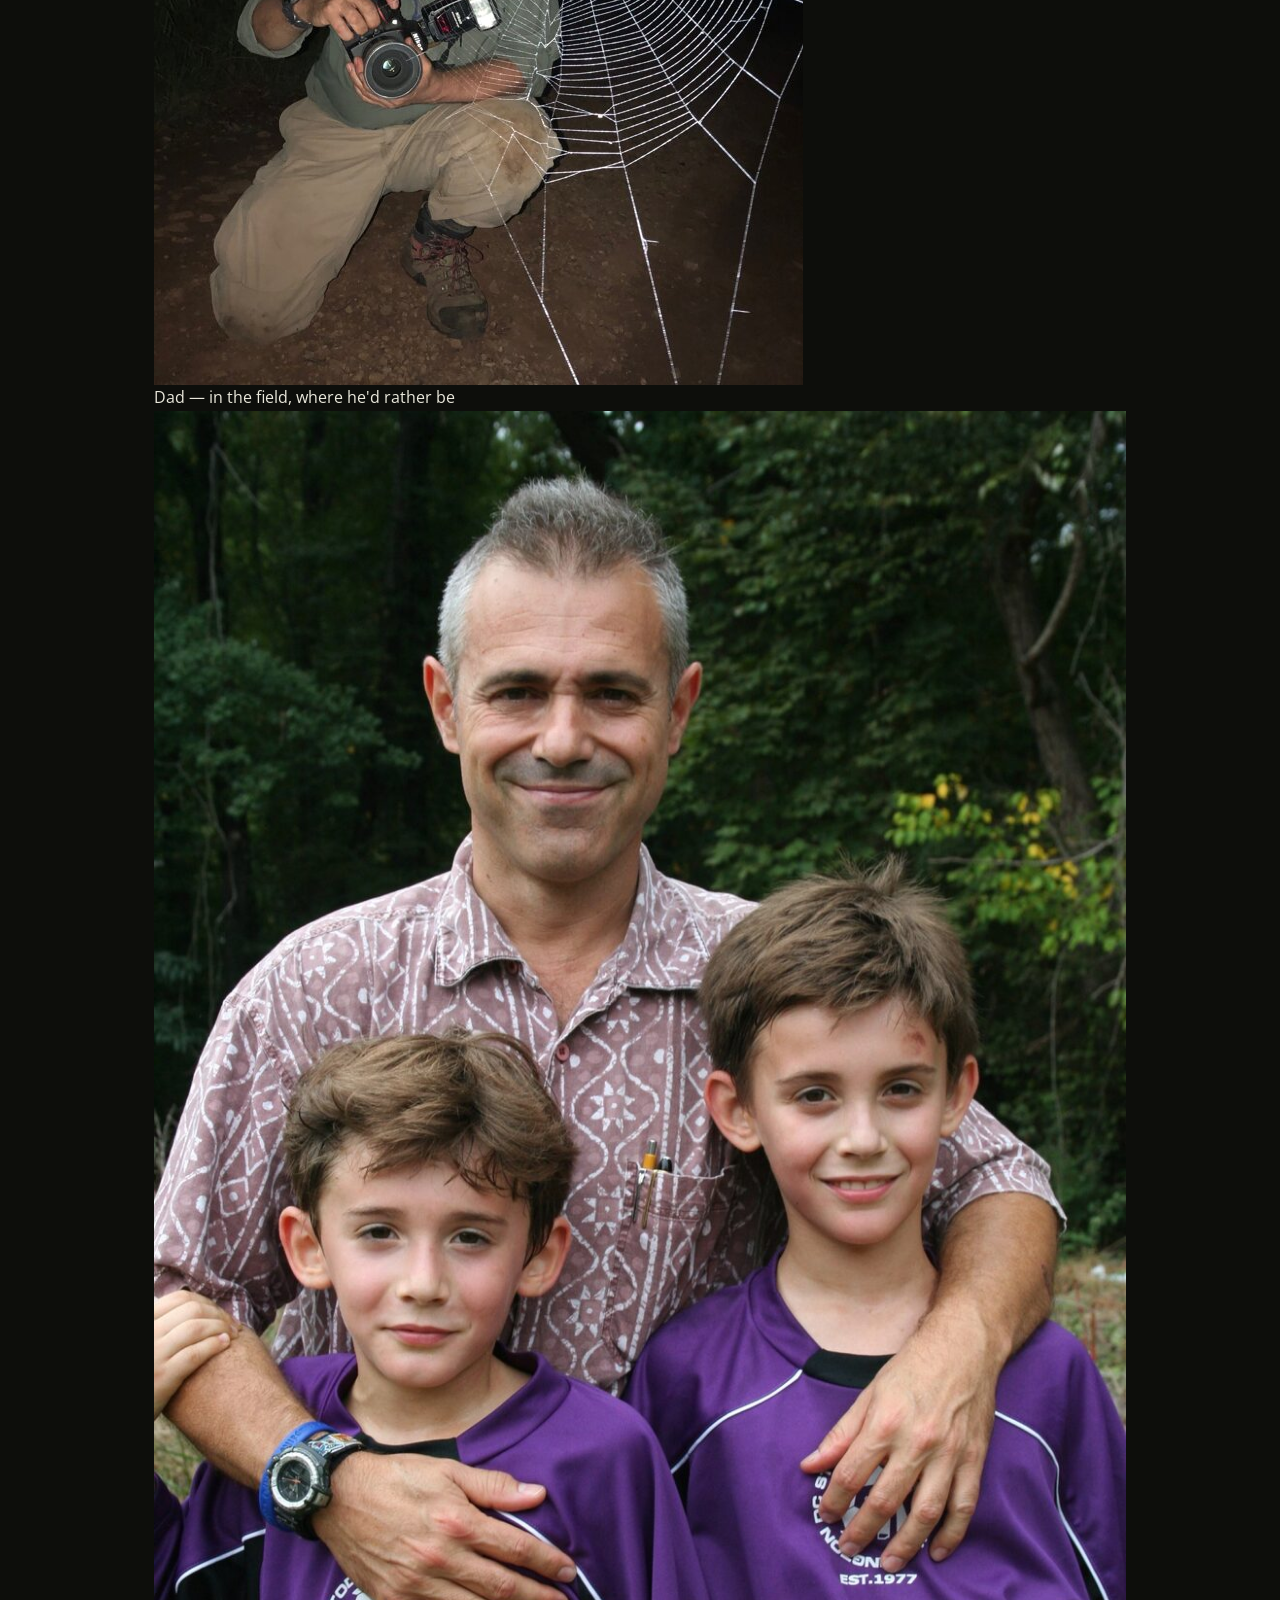
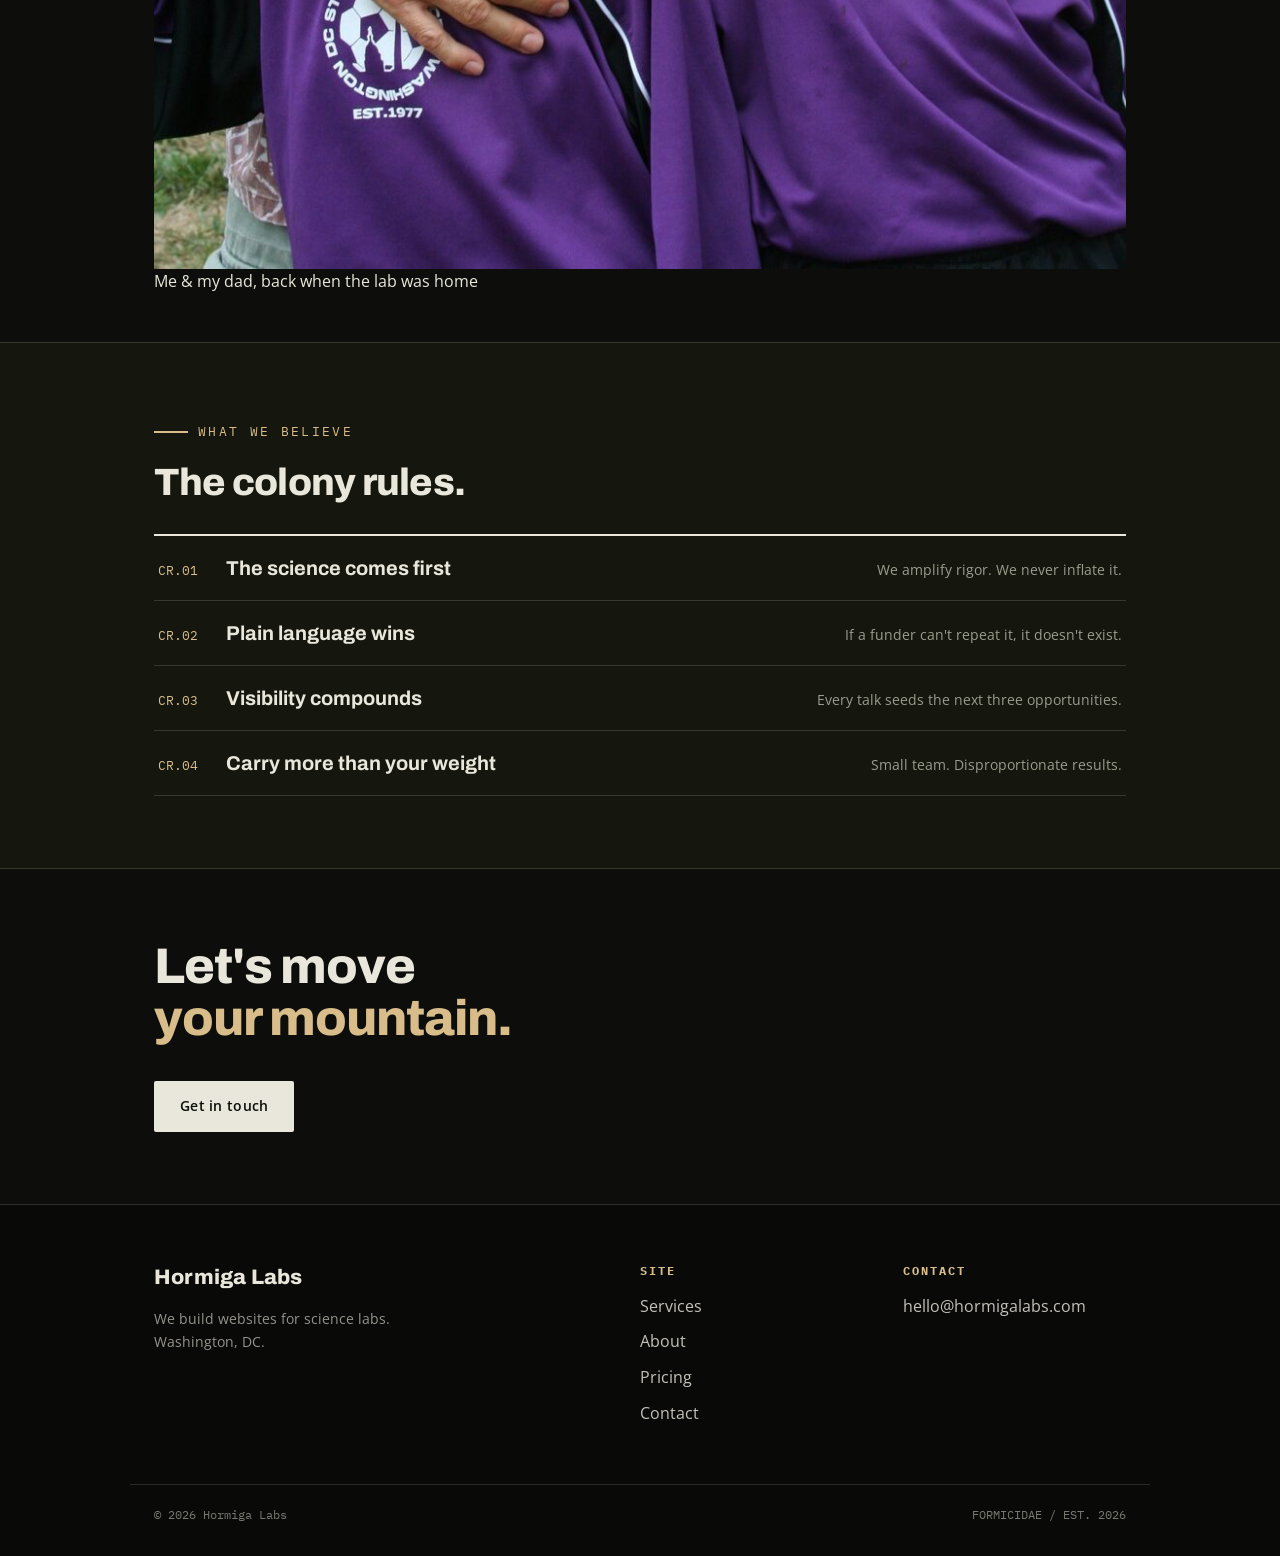
==== commit 9ab753c0: "Update about.html" ====
--- a/about.html
+++ b/about.html
@@ -56,6 +56,19 @@
       </div>
     </section>
 
+    <section class="tight" style="padding-top:0;">
+      <div class="wrap about-photos">
+        <figure class="reveal">
+          <img src="assets/img/gustavo-field.jpg" alt="Gustavo Hormiga crouched at night beside a giant orb web, camera in hand" loading="lazy" />
+          <figcaption>Dad — in the field, where he'd rather be</figcaption>
+        </figure>
+        <figure class="reveal">
+          <img src="assets/img/hormiga-family.jpg" alt="Didac and his brother as kids in soccer uniforms with their dad" loading="lazy" />
+          <figcaption>Me &amp; my dad, back when the lab was home</figcaption>
+        </figure>
+      </div>
+    </section>
+
     <section class="band-dark">
       <div class="wrap">
         <span class="kicker">What we believe</span>
--- a/assets/style.css
+++ b/assets/style.css
@@ -85,14 +85,18 @@
   border-bottom: 1px solid var(--line);
 }
 .nav {
-  display: flex; align-items: center; justify-content: space-between;
+  display: flex; align-items: center; gap: 14px;
   padding: 14px 40px; max-width: none;
 }
 .logo {
   font-family: var(--font-display); font-weight: 800;
   font-size: 21px; letter-spacing: 0.01em;
   text-decoration: none; display: flex; align-items: center; gap: 10px;
-}
+  margin-right: auto;
+}
+.nav-links { order: 1; }
+.ant-switch { order: 2; }
+.nav-toggle { order: 3; }
 .logo svg { width: 26px; height: 26px; }
 .nav-links { display: flex; align-items: center; gap: 28px; list-style: none; }
 .nav-links a {
@@ -128,8 +132,21 @@
 .ant-switch.off { color: var(--grey); border-color: var(--grey); opacity: 0.55; }
 .ant-switch.off:hover { background: var(--grey); color: var(--bone); }
 
+/* persistent contact button */
+.contact-fab {
+  position: fixed; right: 18px; bottom: 18px; z-index: 60;
+  width: 54px; height: 54px; border-radius: 50%;
+  background: var(--signal); color: var(--bone);
+  display: flex; align-items: center; justify-content: center;
+  box-shadow: 0 8px 22px rgba(0,0,0,0.42); text-decoration: none;
+  transition: transform 0.15s, background 0.15s;
+}
+.contact-fab:hover { transform: translateY(-3px); background: var(--ink); color: var(--bone); }
+.contact-fab svg { width: 24px; height: 24px; }
+@media (prefers-reduced-motion: reduce) { .contact-fab { transition: none; } }
+
 /* mobile nav */
-.nav-toggle { display: none; background: none; border: 0; font-size: 26px; cursor: pointer; }
+.nav-toggle { display: none; background: none; border: 0; font-size: 26px; cursor: pointer; color: var(--ink); line-height: 1; padding: 0 2px; }
 @media (max-width: 760px) {
   .nav-toggle { display: block; }
   .nav-links {
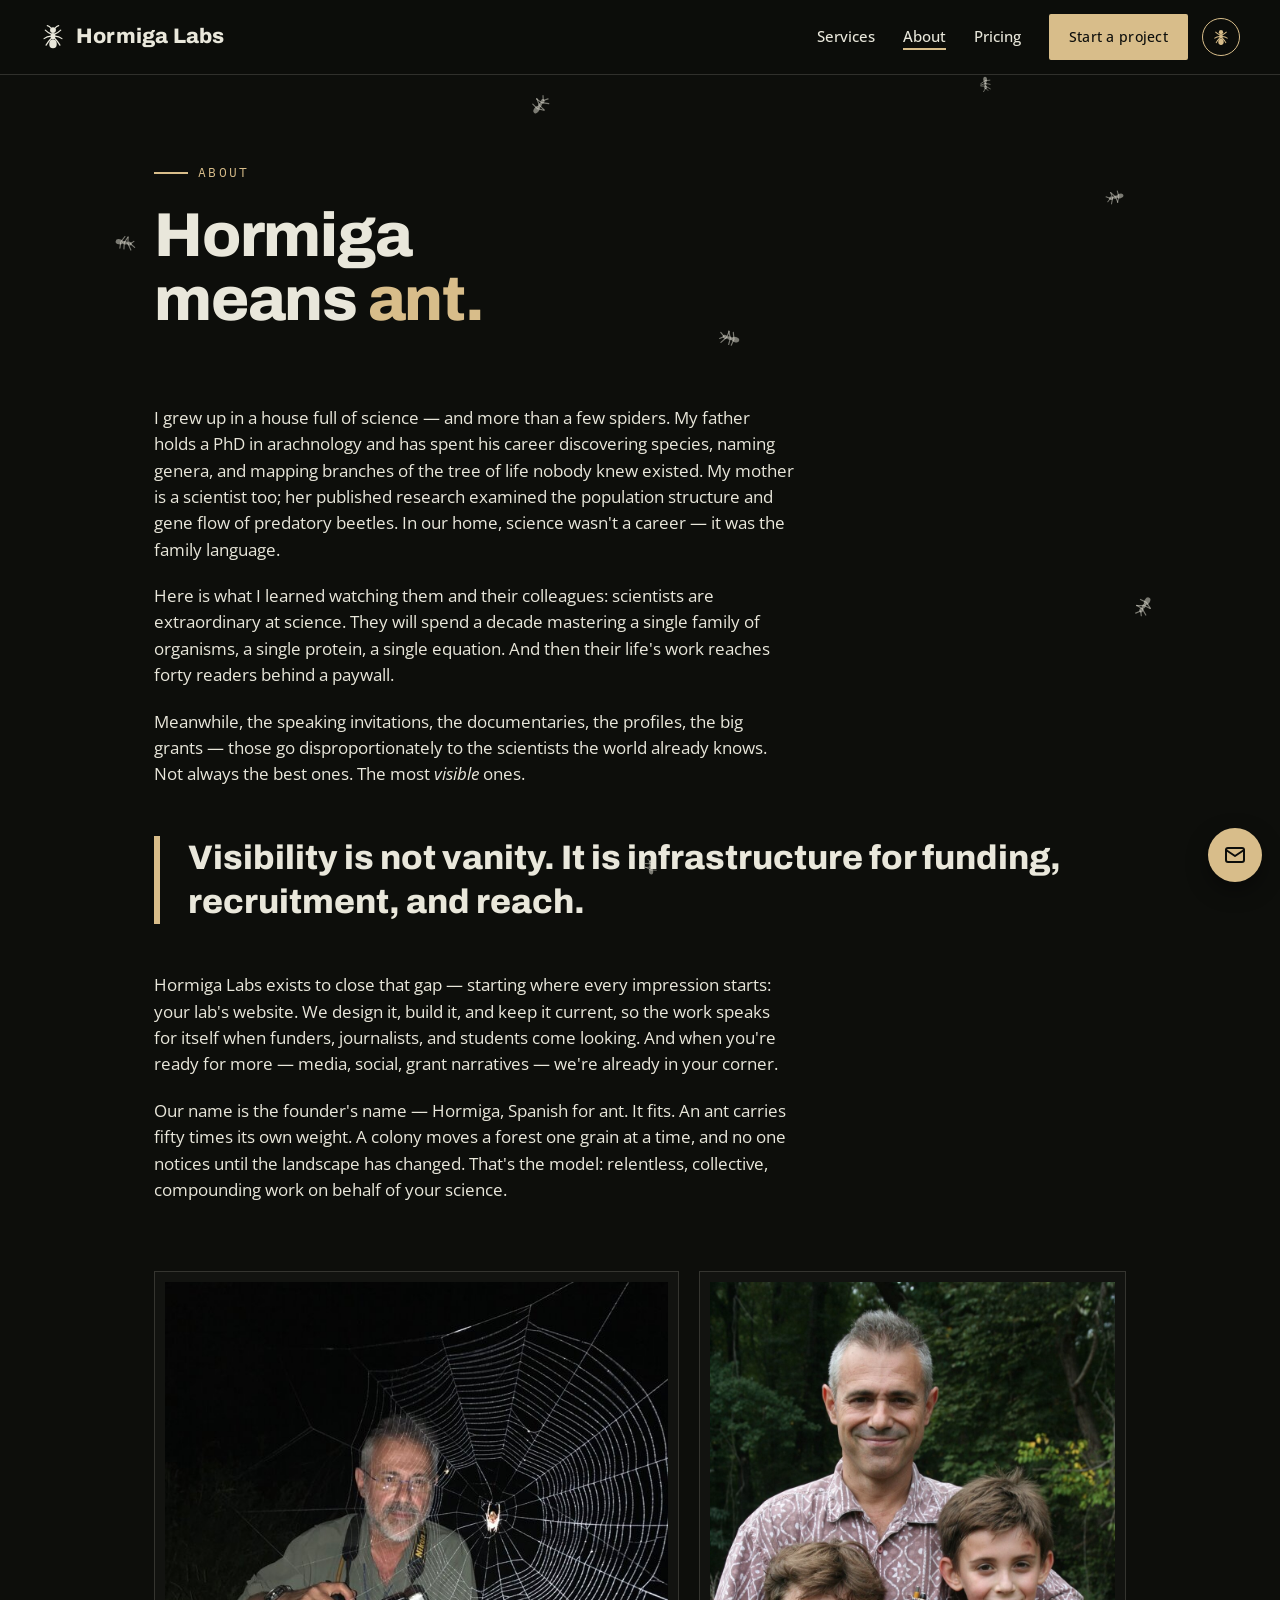
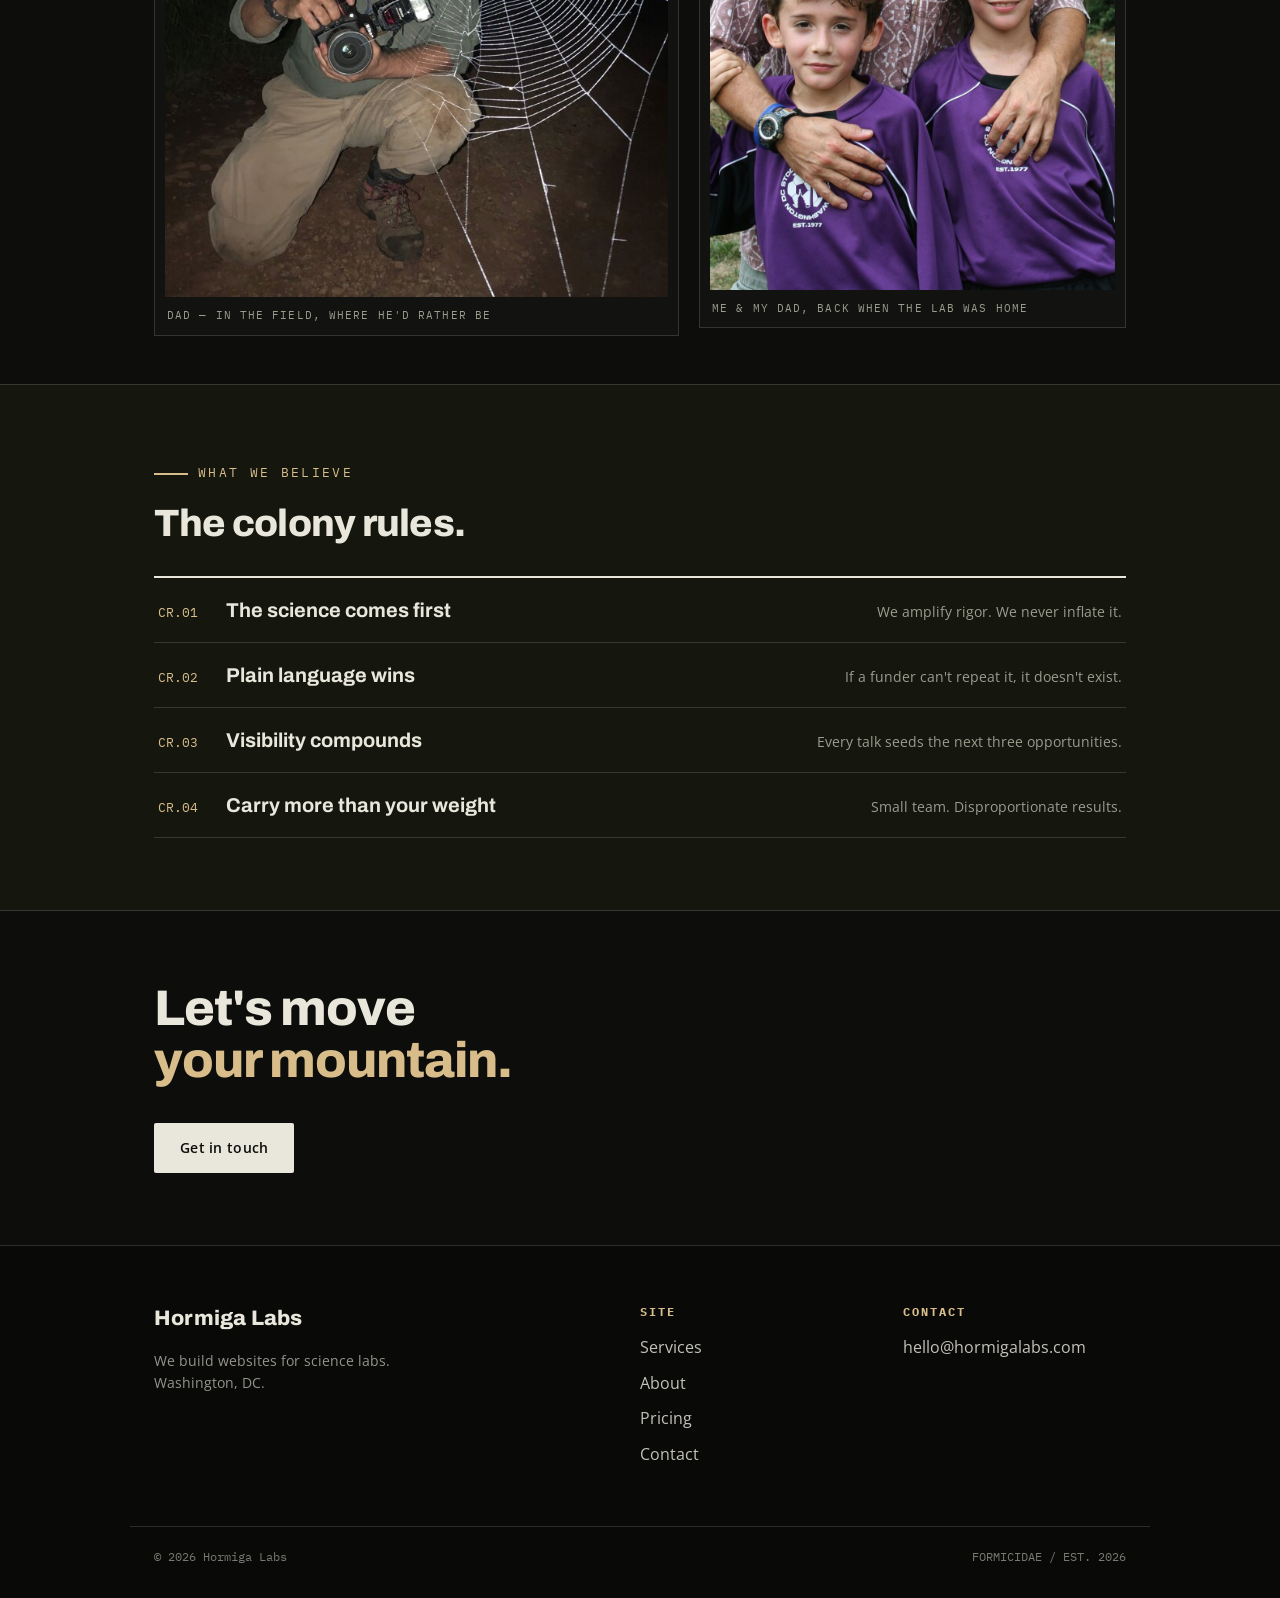
==== commit 36df2825: "Update about.html" ====
--- a/about.html
+++ b/about.html
@@ -45,8 +45,8 @@
 
     <section class="tight">
       <div class="wrap story">
-        <p>I grew up in a house full of spiders. My father is an arachnologist — a university professor who has spent his career discovering species, naming genera, and mapping branches of the tree of life that nobody knew existed.</p>
-        <p>Here is what I learned watching him and his colleagues: scientists are extraordinary at science. They will spend a decade mastering a single family of organisms, a single protein, a single equation. And then their life's work reaches forty readers behind a paywall.</p>
+        <p>I grew up in a house full of science — and more than a few spiders. My father holds a PhD in arachnology and has spent his career discovering species, naming genera, and mapping branches of the tree of life nobody knew existed. My mother is a scientist too; her published research examined the population structure and gene flow of predatory beetles. In our home, science wasn't a career — it was the family language.</p>
+        <p>Here is what I learned watching them and their colleagues: scientists are extraordinary at science. They will spend a decade mastering a single family of organisms, a single protein, a single equation. And then their life's work reaches forty readers behind a paywall.</p>
         <p>Meanwhile, the speaking invitations, the documentaries, the profiles, the big grants — those go disproportionately to the scientists the world already knows. Not always the best ones. The most <em>visible</em> ones.</p>
 
         <div class="pull-quote">Visibility is not vanity. It is infrastructure for funding, recruitment, and reach.</div>
--- a/assets/style.css
+++ b/assets/style.css
@@ -481,3 +481,10 @@
 .reveal { opacity: 0; transform: translateY(24px); transition: opacity 0.6s ease, transform 0.6s ease; }
 .reveal.in { opacity: 1; transform: none; }
 @media (prefers-reduced-motion: reduce) { .reveal { opacity: 1; transform: none; transition: none; } }
+
+/* ---------- about photos ---------- */
+.about-photos { display: grid; grid-template-columns: 1.23fr 1fr; gap: 20px; align-items: start; }
+.about-photos figure { border: 1px solid var(--line); background: #121310; padding: 10px 10px 6px; margin: 0; }
+.about-photos img { width: 100%; display: block; filter: saturate(0.92); }
+.about-photos figcaption { font-family: var(--font-mono); font-size: 11px; letter-spacing: 0.1em; text-transform: uppercase; color: var(--grey); padding: 10px 2px 4px; }
+@media (max-width: 700px) { .about-photos { grid-template-columns: 1fr; } }
